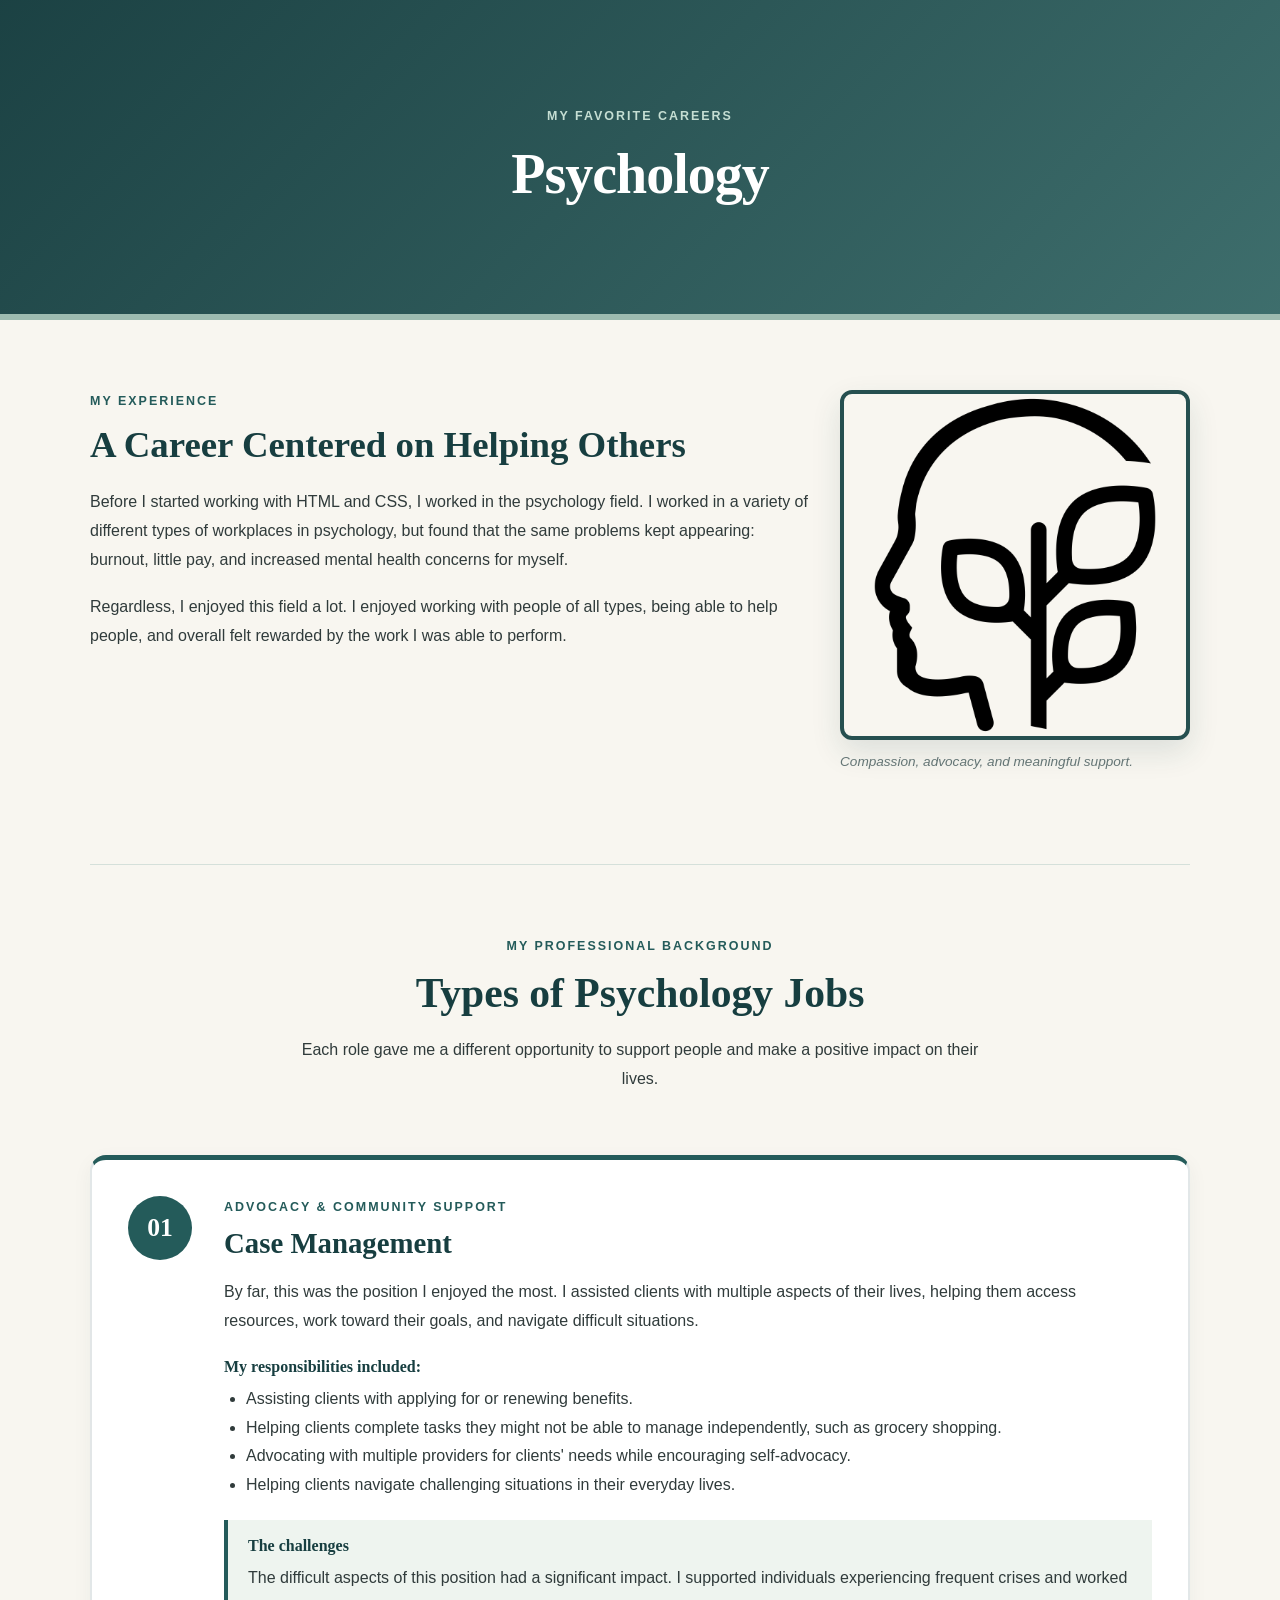
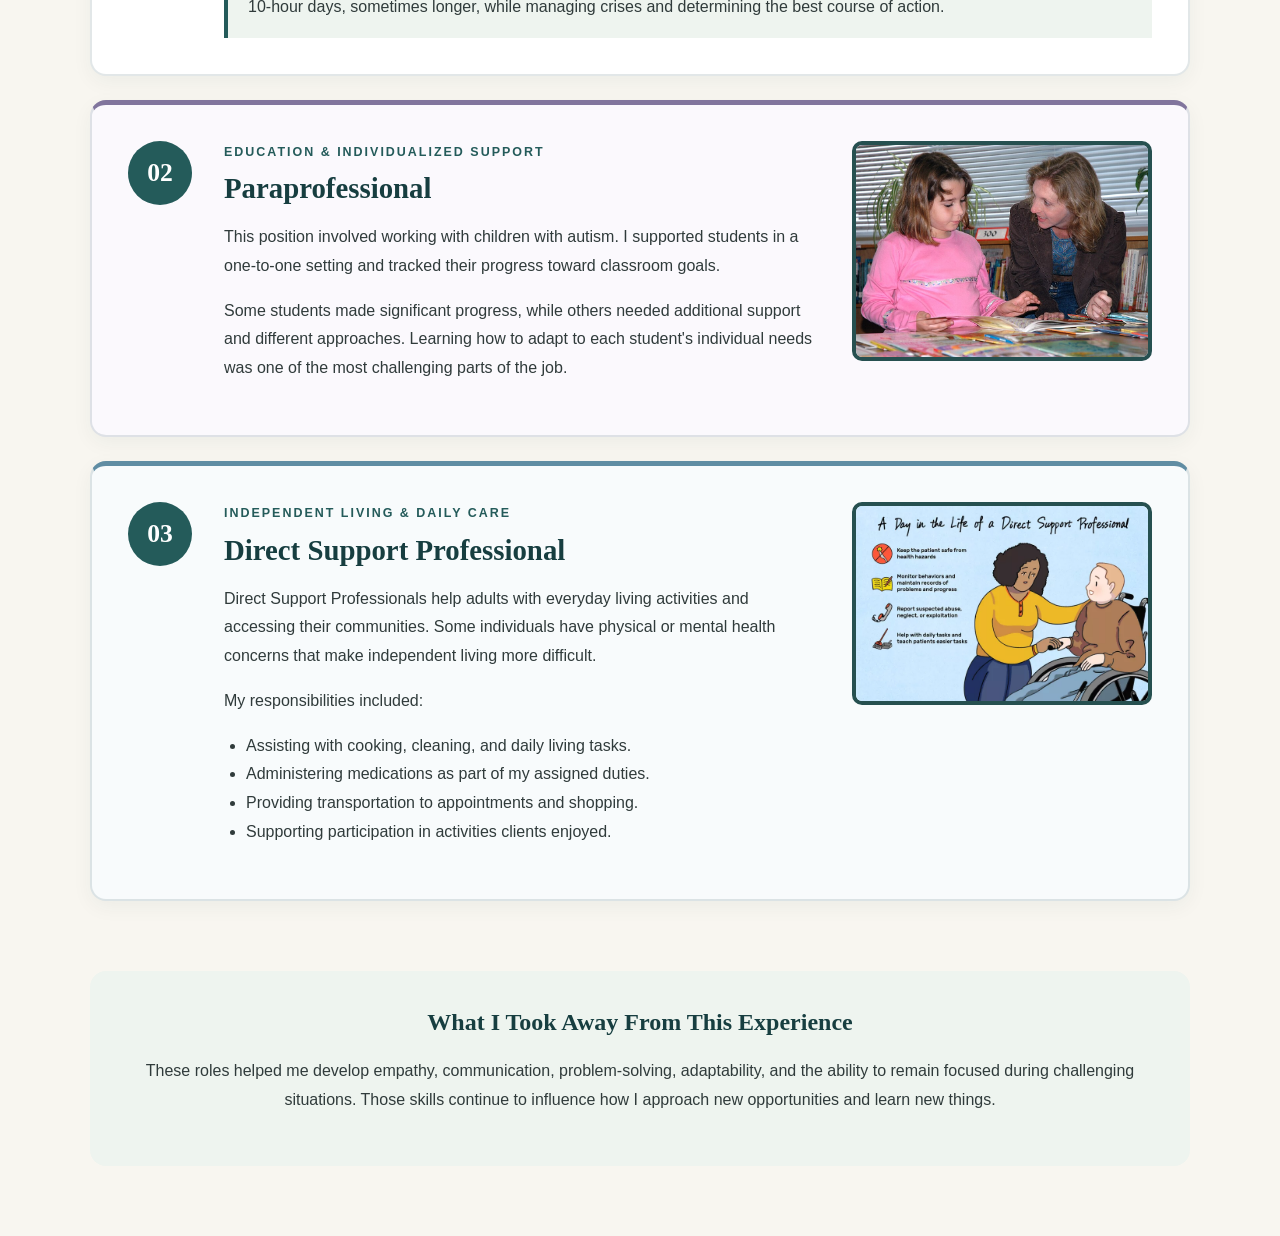
==== index.html @ 7c7b5a78 "changed name of index" ====
<!DOCTYPE html>
<html lang="en">
<head>
  <meta charset="UTF-8">
  <meta name="viewport" content="width=device-width, initial-scale=1.0">
  <link rel="stylesheet" href="style.css">
  <title>Psychology | My Career Experience</title>
</head>

<body>

  <!-- Page Header -->
  <header class="hero">
    <div class="hero-content">
      <p class="eyebrow">MY FAVORITE CAREERS</p>
      <h1>Psychology</h1>
    </div>
  </header>

  <main class="container">

    <!-- Introduction -->
    <section class="introduction">
      <!-- Img 1 -->
      <div class="intro-image">
        <img
          src="psychology.webp"
          alt="Head with leaves inside it">
        <figcaption class="figcaption">
          Compassion, advocacy, and meaningful support.
        </figcaption>
      </div>

      <div class="intro-text">
        <p class="section-label">MY EXPERIENCE</p>
        <h2>A Career Centered on Helping Others</h2>

        <p>
          Before I started working with HTML and CSS, I worked in the
          psychology field. I worked in a variety of different types of
          workplaces in psychology, but found that the same problems
          kept appearing: burnout, little pay, and increased mental
          health concerns for myself.
        </p>

        <p>
          Regardless, I enjoyed this field a lot. I enjoyed working
          with people of all types, being able to help people, and
          overall felt rewarded by the work I was able to perform.
        </p>
      </div>
    </section>

    <!-- Career Sections -->
    <section class="careers">
      <div class="section-heading">
        <p class="section-label">MY PROFESSIONAL BACKGROUND</p>
        <h2>Types of Psychology Jobs</h2>
        <p>
          Each role gave me a different opportunity to support
          people and make a positive impact on their lives.
        </p>
      </div>

      <!-- Case Management -->
      <article class="career-card case-management">
        <div class="card-number">01</div>

        <div class="card-content">
          <p class="card-category">ADVOCACY &amp; COMMUNITY SUPPORT</p>
          <h3>Case Management</h3>

          <p>
            By far, this was the position I enjoyed the most. I assisted
            clients with multiple aspects of their lives, helping them
            access resources, work toward their goals, and navigate
            difficult situations.
          </p>

          <h4>My responsibilities included:</h4>
          <ul>
            <li>Assisting clients with applying for or renewing benefits.</li>
            <li>
              Helping clients complete tasks they might not be able
              to manage independently, such as grocery shopping.
            </li>
            <li>
              Advocating with multiple providers for clients' needs
              while encouraging self-advocacy.
            </li>
            <li>
              Helping clients navigate challenging situations
              in their everyday lives.
            </li>
          </ul>

          <div class="challenge">
            <h4>The challenges</h4>
            <p>
              The difficult aspects of this position had a significant
              impact. I supported individuals experiencing frequent
              crises and worked 10-hour days, sometimes longer, while
              managing crises and determining the best course of action.
            </p>
          </div>
        </div>
      </article>

      <!-- Paraprofessional -->
      <article class="career-card paraprofessional">
        <div class="card-number">02</div>

        <div class="card-content">
          <p class="card-category">EDUCATION &amp; INDIVIDUALIZED SUPPORT</p>
          <h3>Paraprofessional</h3>

          <p>
            This position involved working with children with autism.
            I supported students in a one-to-one setting and tracked
            their progress toward classroom goals.
          </p>

          <p>
            Some students made significant progress, while others
            needed additional support and different approaches.
            Learning how to adapt to each student's individual needs
            was one of the most challenging parts of the job.
          </p>
        </div>

        <figure class="card-image">
          <img
            src="education-setting.jpg"
            alt="A classroom with learning materials"
            loading="lazy"
          >
        </figure>
      </article>

      <!-- Direct Support Professional -->
      <article class="career-card direct-support">
        <div class="card-number">03</div>

        <div class="card-content">
          <p class="card-category">INDEPENDENT LIVING &amp; DAILY CARE</p>
          <h3>Direct Support Professional</h3>

          <p>
            Direct Support Professionals help adults with everyday
            living activities and accessing their communities.
            Some individuals have physical or mental health concerns
            that make independent living more difficult.
          </p>

          <p>My responsibilities included:</p>

          <ul>
            <li>Assisting with cooking, cleaning, and daily living tasks.</li>
            <li>Administering medications as part of my assigned duties.</li>
            <li>Providing transportation to appointments and shopping.</li>
            <li>Supporting participation in activities clients enjoyed.</li>
          </ul>
        </div>

        <div class="card-image informational-image">
          <img src="dsp.png" alt="A welcoming community space">
        </div>
      </article>
    </section>

    <!-- Closing -->
    <section class="closing">
      <h2>What I Took Away From This Experience</h2>
      <p>
        These roles helped me develop empathy, communication,
        problem-solving, adaptability, and the ability to remain
        focused during challenging situations. Those skills continue
        to influence how I approach new opportunities and learn new things.
      </p>
    </section>

  </main>
</body>
</html>
---- style.css ----
:root {
  --teal: #245b5a;
  --teal-dark: #173e40;
  --cream: #f8f6f0;
  --white: #ffffff;
  --charcoal: #303b3b;
  --muted: #647575;
  --border: #d5e0da;
}

* {
  box-sizing: border-box;
}

body {
  margin: 0;
  background-color: var(--cream);
  color: var(--charcoal);
  font-family: Arial, Helvetica, sans-serif;
  font-size: 16px;
  line-height: 1.8;
}

h1,
h2,
h3,
h4 {
  font-family: Georgia, "Times New Roman", serif;
  line-height: 1.25;
  color: var(--teal-dark);
}

p {
  margin-top: 0;
}

img {
  display: block;
  max-width: 100%;
  height: auto;
}

.hero {
  min-height: 320px;
  padding: 60px 24px;
  display: flex;
  align-items: center;
  justify-content: center;
  text-align: center;
  color: var(--white);
  background: linear-gradient(
    135deg,
    rgba(23, 62, 64, 0.98),
    rgba(36, 91, 90, 0.88)
  );
  border-bottom: 6px solid #9dbbb0;
}

.hero-content {
  max-width: 800px;
  margin: 0 auto;
}

.eyebrow,
.section-label,
.card-category {
  font-size: 0.78rem;
  font-weight: bold;
  letter-spacing: 2px;
  text-transform: uppercase;
}

.eyebrow {
  margin: 0 0 12px;
  color: #c5ded3;
}

.hero h1 {
  margin: 0;
  color: var(--white);
  font-size: 3.5rem;
  letter-spacing: -1px;
}

.container {
  width: 92%;
  max-width: 1100px;
  margin: 0 auto;
}

.introduction {
  padding: 70px 0;
  border-bottom: 1px solid var(--border);
  display: flow-root;
}

.intro-text {
  min-width: 0;
}

.intro-text h2 {
  margin: 0 0 20px;
  font-size: 2.3rem;
}

.intro-text p:not(.section-label) {
  margin-bottom: 18px;
}

.section-label {
  margin-bottom: 10px;
  color: var(--teal);
}

.intro-image {
  float: right;
  width: 350px;
  max-width: 45%;
  margin: 0 0 20px 30px;
}

.intro-image img {
  width: 100%;
  height: 350px;
  object-fit: cover;
  border: 4px solid #265050;
  border-radius: 12px;
  box-shadow: 0 12px 30px rgba(23, 62, 64, 0.12);
}

.figcaption {
  margin-top: 10px;
  color: var(--muted);
  font-size: 0.85rem;
  font-style: italic;
}

.careers {
  padding: 70px 0;
  display: flex;
  flex-direction: column;
  gap: 24px;
}

.section-heading {
  max-width: 700px;
  margin: 0 auto 21px;
  text-align: center;
}

.section-heading h2 {
  margin: 0 0 16px;
  font-size: 2.6rem;
}

.career-card {
  display: flex;
  align-items: flex-start;
  flex-wrap: wrap;
  gap: 32px;
  position: relative;
  padding: 36px;
  border: 2px solid rgba(23, 62, 64, 0.12);
  border-top: 5px solid var(--teal);
  border-radius: 16px;
  background-color: var(--white);
  box-shadow: 0 6px 20px rgba(23, 62, 64, 0.05);
  transition: box-shadow 0.25s ease;
}

.career-card:hover {
  box-shadow: 0 12px 28px rgba(23, 62, 64, 0.16);
}

.paraprofessional {
  border-top-color: #81759d;
  background-color: #fbf9fd;
}

.direct-support {
  border-top-color: #608da3;
  background-color: #f8fbfc;
}

.card-number {
  flex: 0 0 64px;
  width: 64px;
  height: 64px;
  line-height: 64px;
  text-align: center;
  border-radius: 50%;
  background-color: var(--teal);
  color: var(--white);
  font-family: Georgia, "Times New Roman", serif;
  font-size: 1.6rem;
  font-weight: bold;
}

.card-content {
  flex: 1 1 500px;
  min-width: 0;
}

.card-category {
  margin: 0 0 8px;
  color: var(--teal);
}

.card-content h3 {
  margin: 0 0 16px;
  font-size: 1.8rem;
}

.card-content h4 {
  margin-bottom: 8px;
}

.card-content ul {
  margin-top: 8px;
  padding-left: 22px;
}

.challenge {
  margin-top: 20px;
  padding: 16px 20px;
  border-left: 4px solid var(--teal);
  background-color: #eef4ef;
}

.challenge h4 {
  margin-top: 0;
}

.challenge p:last-child {
  margin-bottom: 0;
}

.card-image {
  flex: 0 1 300px;
  width: 300px;
  max-width: 100%;
  min-width: 0;
  margin: 0;
}

.card-image img {
  width: 100%;
  max-width: 100%;
  height: 220px;
  object-fit: cover;
  border: 4px solid #265050;
  border-radius: 10px;
}

.informational-image img {
  width: 300px;
  height: auto;
  object-fit: initial;
  margin: 0 auto;
}

.closing {
  margin: 0 0 70px;
  padding: 36px;
  border-radius: 16px;
  background-color: #eef4ef;
  text-align: center;
}

.closing h2 {
  margin-top: 0;
}

@media (max-width: 760px) {
  .hero {
    min-height: 240px;
  }

  .hero h1 {
    font-size: 2.6rem;
  }

  .introduction {
    padding: 50px 0;
  }

  .intro-image {
    max-width: 45%;
    margin-left: 20px;
  }

  .career-card {
    padding: 24px;
  }

  .card-number {
    width: 54px;
    height: 54px;
    flex-basis: 54px;
    line-height: 54px;
  }

  .card-content,
  .card-image {
    flex-basis: 100%;
  }
}

@media (max-width: 520px) {
  .intro-image {
    float: none;
    width: 100%;
    max-width: 350px;
    margin: 0 auto 20px;
  }
}
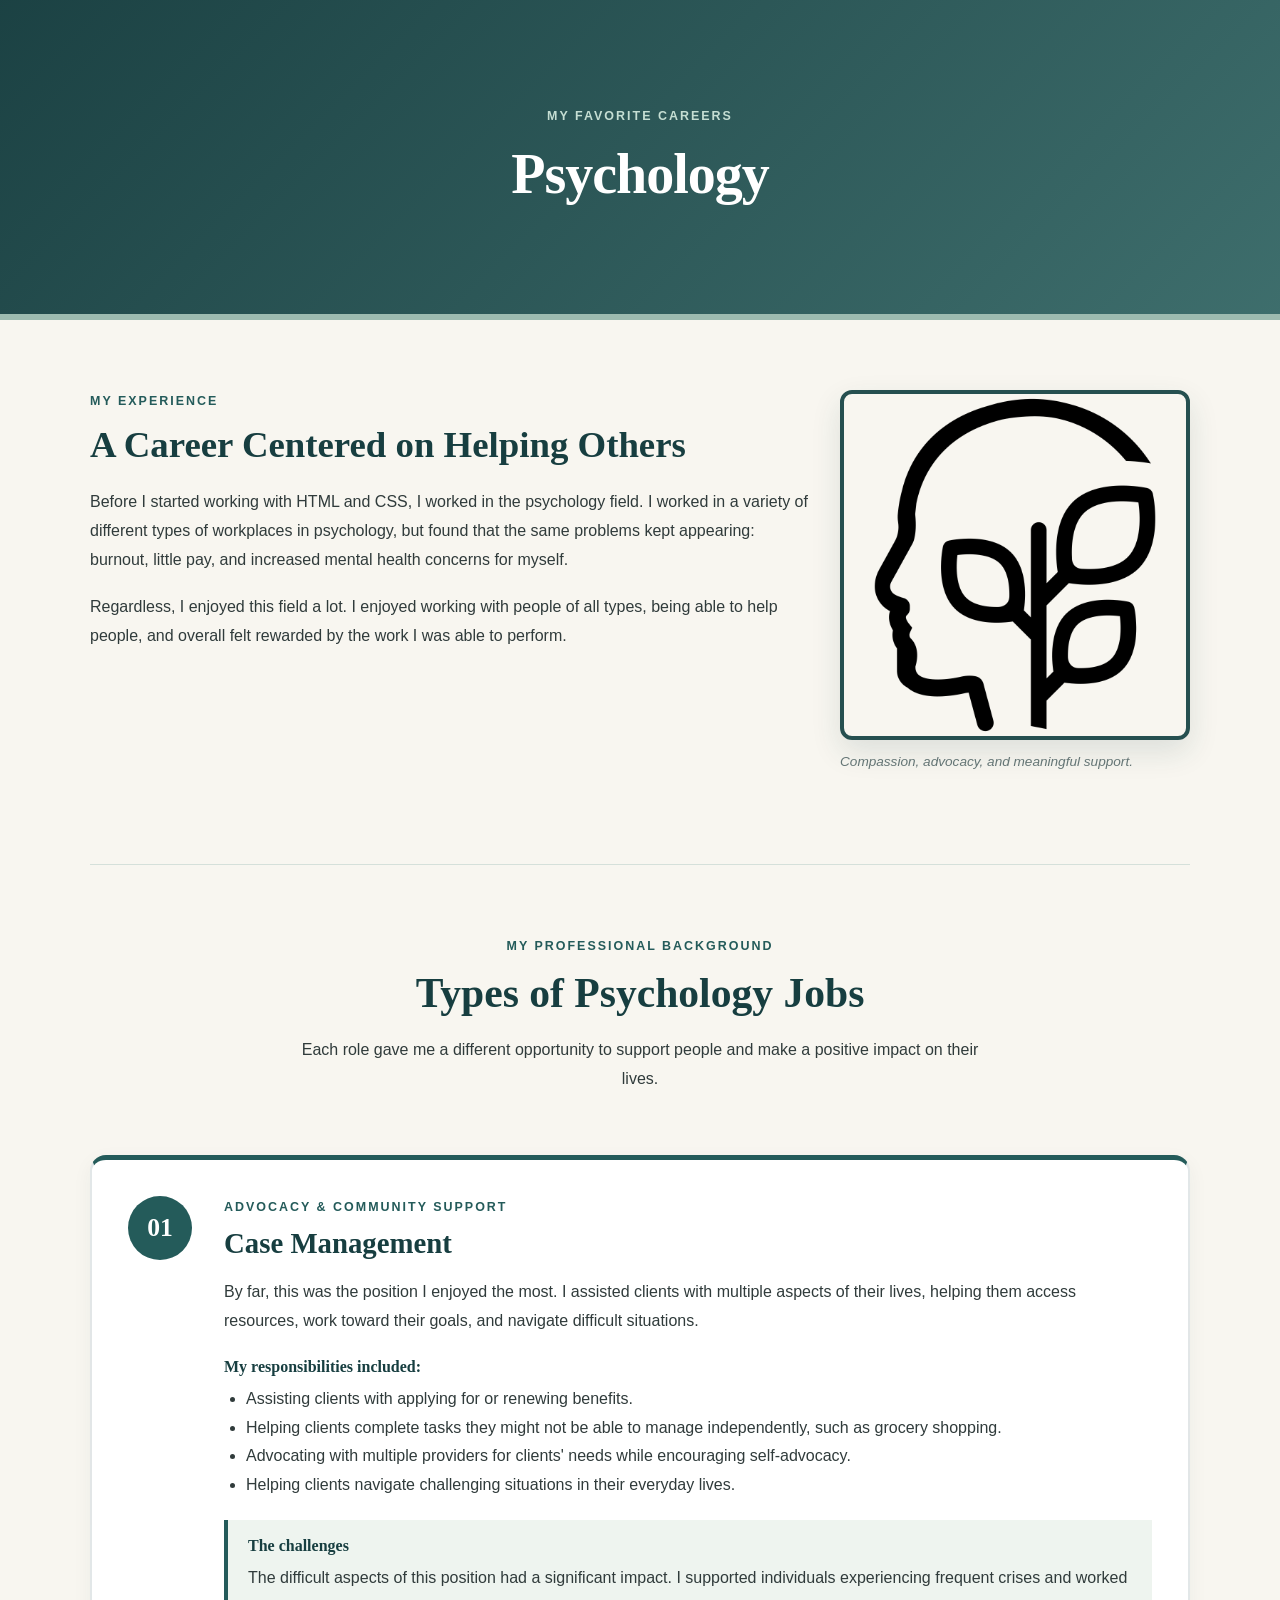
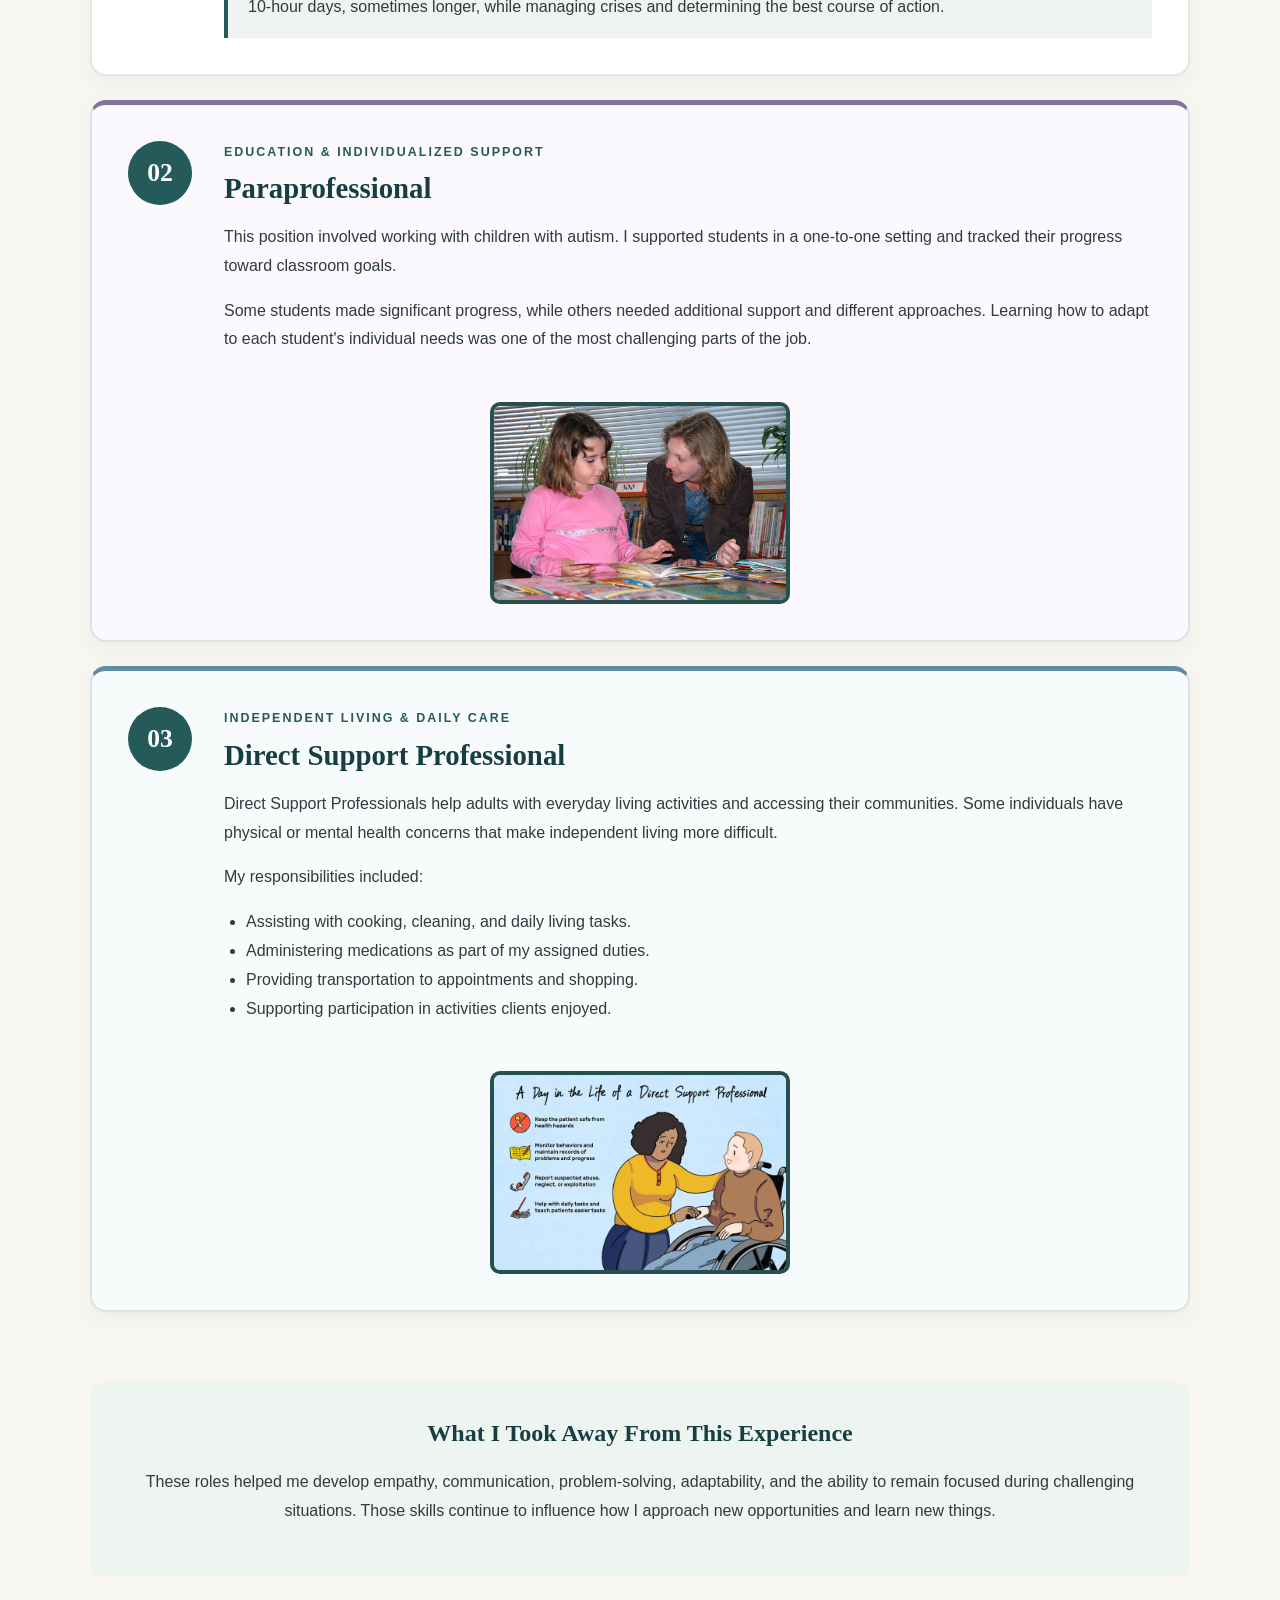
==== commit 09b60055: "changed @media information" ====
--- a/index.html
+++ b/index.html
@@ -63,7 +63,7 @@
       </div>
 
       <!-- Case Management -->
-      <article class="career-card case-management">
+      <section class="career-card case-management">
         <div class="card-number">01</div>
 
         <div class="card-content">
@@ -104,10 +104,10 @@
             </p>
           </div>
         </div>
-      </article>
+      </section>
 
       <!-- Paraprofessional -->
-      <article class="career-card paraprofessional">
+      <section class="career-card paraprofessional">
         <div class="card-number">02</div>
 
         <div class="card-content">
@@ -135,10 +135,10 @@
             loading="lazy"
           >
         </figure>
-      </article>
+      </section>
 
       <!-- Direct Support Professional -->
-      <article class="career-card direct-support">
+      <section class="career-card direct-support">
         <div class="card-number">03</div>
 
         <div class="card-content">
@@ -165,7 +165,7 @@
         <div class="card-image informational-image">
           <img src="dsp.png" alt="A welcoming community space">
         </div>
-      </article>
+      </section>
     </section>
 
     <!-- Closing -->
--- a/style.css
+++ b/style.css
@@ -236,29 +236,41 @@
 }
 
 .card-image {
-  flex: 0 1 300px;
+  flex: 1 1 100%;
+  width: 100%;
+  display: flex;
+  justify-content: center;
+  align-items: center;
+  margin: 0 auto;
+}
+
+.card-image img {
+  display: block;
   width: 300px;
   max-width: 100%;
-  min-width: 0;
-  margin: 0;
-}
-
-.card-image img {
-  width: 100%;
-  max-width: 100%;
-  height: 220px;
+  height: auto;
+  margin: 0 auto;
   object-fit: cover;
   border: 4px solid #265050;
   border-radius: 10px;
 }
 
+.informational-image {
+  flex: 1 1 100%;
+  width: 100%;
+  display: flex;
+  justify-content: center;
+  align-items: center;
+  margin: 0 auto;
+}
+
 .informational-image img {
+  display: block;
   width: 300px;
+  max-width: 100%;
   height: auto;
-  object-fit: initial;
-  margin: 0 auto;
-}
-
+  margin: 0 auto;
+}
 .closing {
   margin: 0 0 70px;
   padding: 36px;
@@ -306,11 +318,10 @@
   }
 }
 
-@media (max-width: 520px) {
-  .intro-image {
-    float: none;
-    width: 100%;
-    max-width: 350px;
-    margin: 0 auto 20px;
-  }
-}
+@media (max-width: 760px) {
+  .card-content,
+  .card-image,
+  .informational-image {
+    flex-basis: 100%;
+  }
+}
